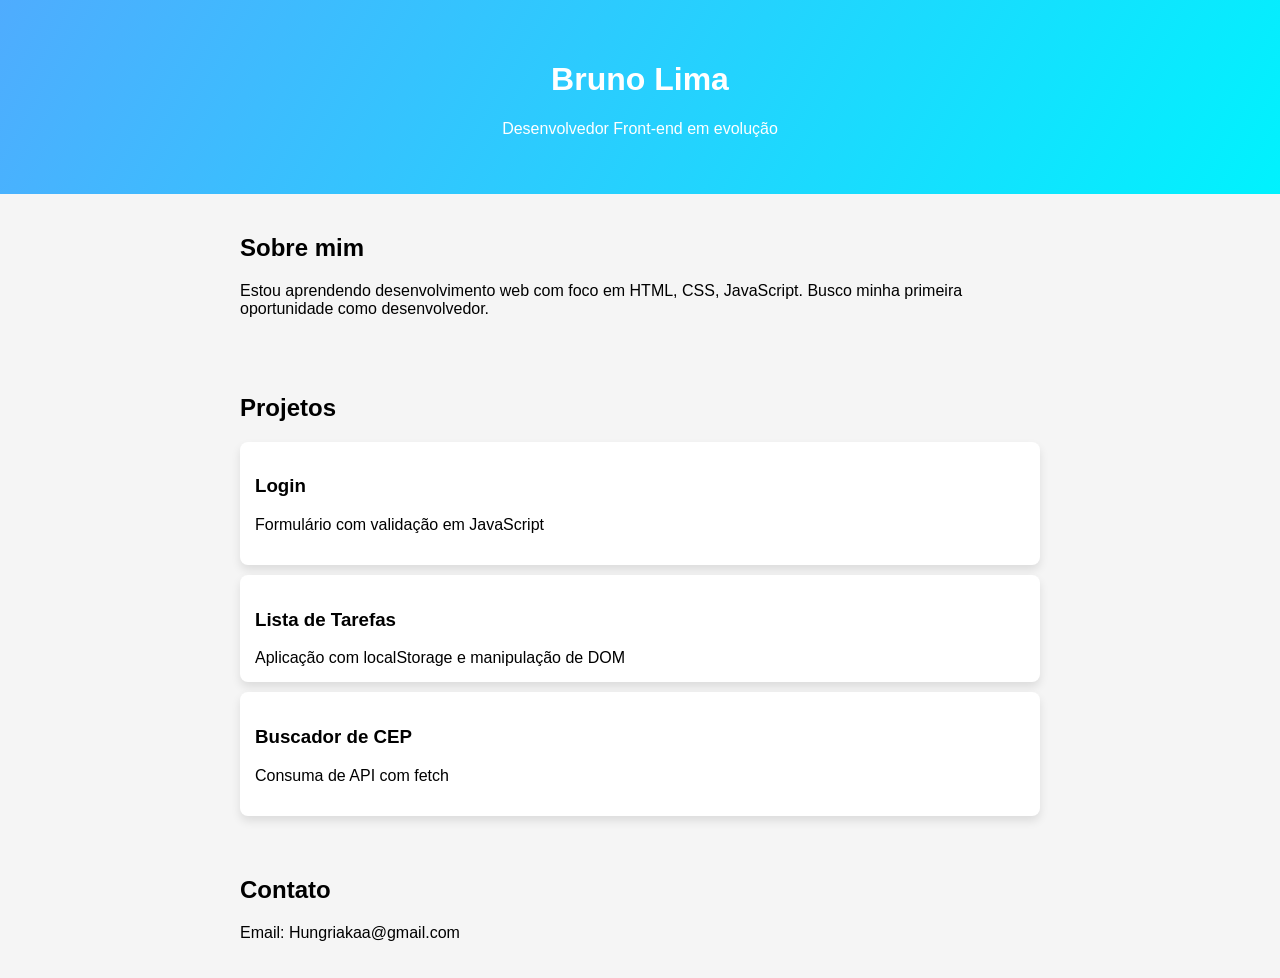
==== html/index.html @ 89a57f51 "git add . git commit -m "feat: criar estrutura inicial do portfólio com HTML e CSS"" ====
<!DOCTYPE html>
<html lang="en">
<head>
    <meta charset="UTF-8">
    <meta name="viewport" content="width=device-width, initial-scale=1.0">
    <title>Portifólio</title>
    <link rel="stylesheet" href="../css/style.css">
</head>
<body>

    <header>
        <h1>Bruno Lima</h1>
        <p>Desenvolvedor Front-end em evolução</p>
    </header>

    <section class="sobre">
        <h2>Sobre mim</h2>
        <p>
            Estou aprendendo desenvolvimento web com foco em HTML, CSS, JavaScript.
            Busco minha  primeira oportunidade como desenvolvedor.
        </p>
    </section>

    <section class="projetos">
        <h2>Projetos</h2>

        <div class="projeto">
            <h3>Login</h3>
            <p>Formulário com validação em JavaScript</p>
        </div>

        <div class="projeto">
            <h3>Lista de Tarefas</h3>
            Aplicação com localStorage e manipulação de DOM
        </div>

        <div class="projeto">
            <h3>Buscador de CEP</h3>
            <p>Consuma de API com fetch</p>
        </div>

    </section>

    <section class="contato">
        <h2>Contato</h2>
        <p>Email: Hungriakaa@gmail.com</p>
    </section>

    
    <script src="../js/script.js"></script>
</body>
</html>
---- css/style.css ----
body {
    font-family: Arial;
    margin: 0;
    background: #f5f5f5;
}

header {
    background: linear-gradient(120deg, #4facfe, #00f2fe);
    color: white;
    text-align: center;
    padding: 40px 20px;
}

section {
    padding: 20px;
    max-width: 800px;
    margin: auto;
}

.projeto {
    background: white;
    padding: 15px;
    margin-top: 10px;
    border-radius: 8px;
    box-shadow: 0 5px 10px rgba(0,0,0,0.1);
}
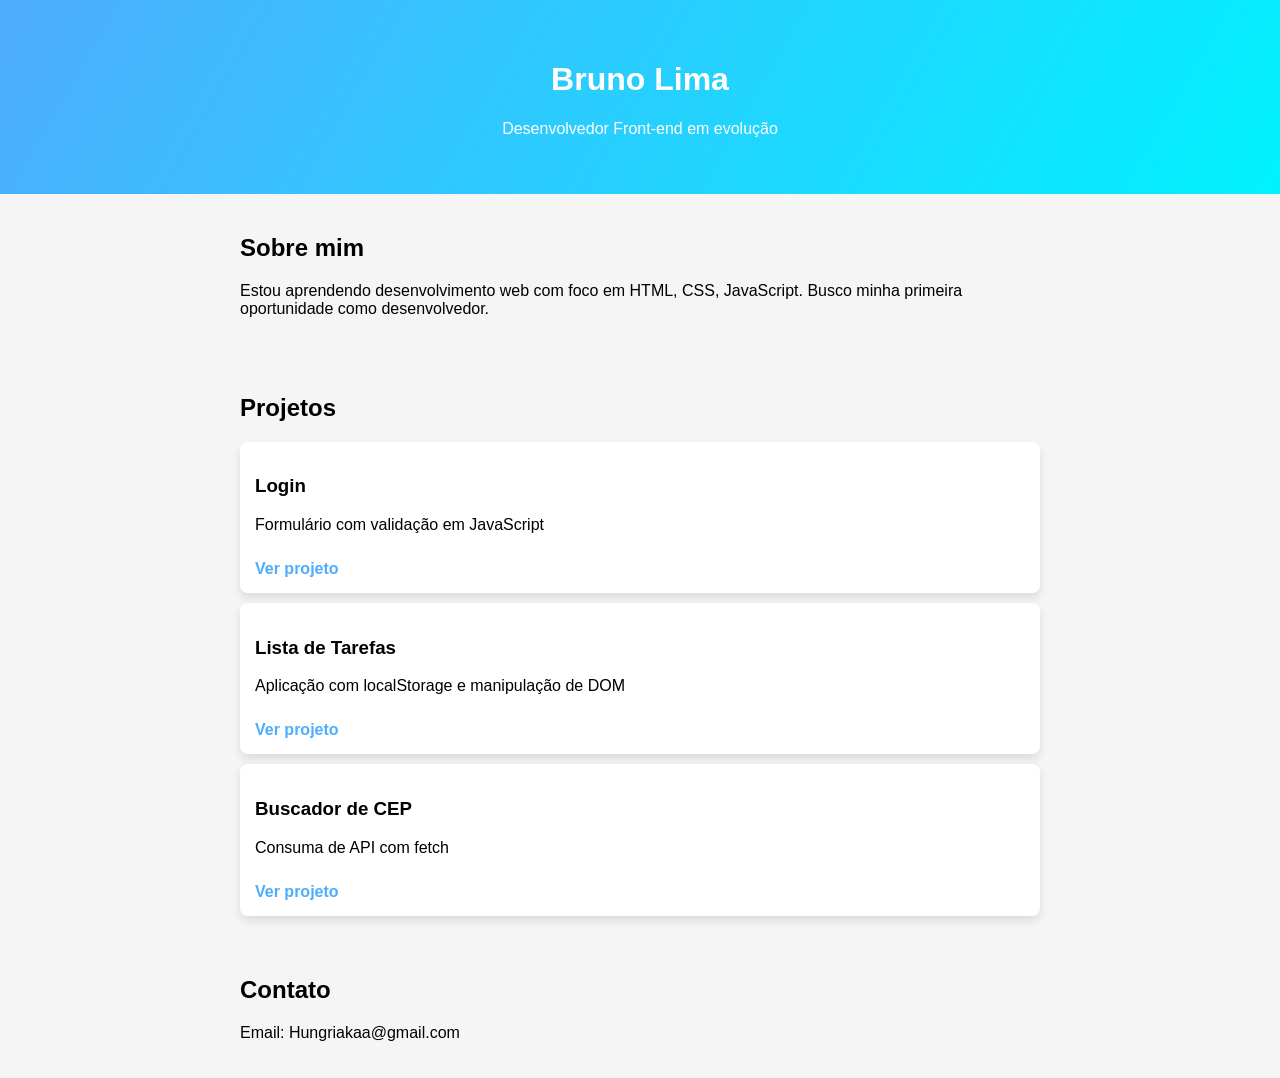
==== commit 940dad78: "git add.       git commit -m 'adicionando tags de link  'a' e estilizando com css'" ====
--- a/html/index.html
+++ b/html/index.html
@@ -27,16 +27,19 @@
         <div class="projeto">
             <h3>Login</h3>
             <p>Formulário com validação em JavaScript</p>
+            <a href="#" target="_blank">Ver projeto</a>
         </div>
 
         <div class="projeto">
             <h3>Lista de Tarefas</h3>
-            Aplicação com localStorage e manipulação de DOM
+            <p>Aplicação com localStorage e manipulação de DOM</p>
+            <a href="#" target="_blank">Ver projeto</a>
         </div>
 
         <div class="projeto">
             <h3>Buscador de CEP</h3>
             <p>Consuma de API com fetch</p>
+            <a href="#" target="_blank">Ver projeto</a>
         </div>
 
     </section>
@@ -46,7 +49,7 @@
         <p>Email: Hungriakaa@gmail.com</p>
     </section>
 
-    
+
     <script src="../js/script.js"></script>
 </body>
 </html>
--- a/css/style.css
+++ b/css/style.css
@@ -23,4 +23,16 @@
     margin-top: 10px;
     border-radius: 8px;
     box-shadow: 0 5px 10px rgba(0,0,0,0.1);
+}
+
+a {
+    display: inline-block;
+    margin-top: 10px;
+    text-decoration: none;
+    color: #4facfe;
+    font-weight: bold;
+}
+
+a:hover {
+    text-decoration: underline;
 }
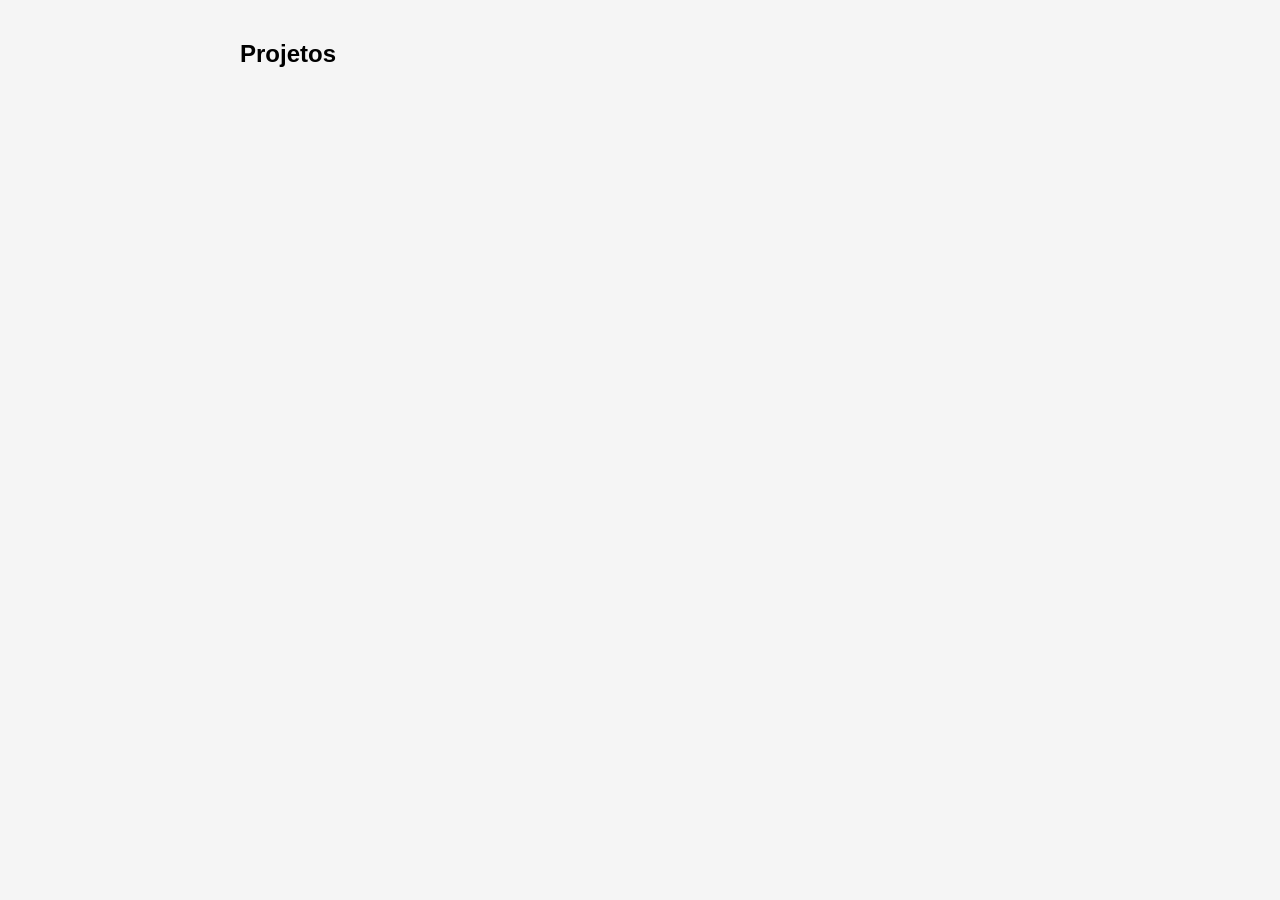
==== commit b1c9a7fc: "git add.       git commit -m 'Objeto criado dentro de um Array'" ====
--- a/html/index.html
+++ b/html/index.html
@@ -8,47 +8,23 @@
 </head>
 <body>
 
-    <header>
+    <!-- <header>
         <h1>Bruno Lima</h1>
         <p>Desenvolvedor Front-end em evolução</p>
-    </header>
+    </header> -->
 
-    <section class="sobre">
+    <!-- <section class="sobre">
         <h2>Sobre mim</h2>
         <p>
             Estou aprendendo desenvolvimento web com foco em HTML, CSS, JavaScript.
             Busco minha  primeira oportunidade como desenvolvedor.
-        </p>
+        </p> -->
     </section>
 
     <section class="projetos">
         <h2>Projetos</h2>
-
-        <div class="projeto">
-            <h3>Login</h3>
-            <p>Formulário com validação em JavaScript</p>
-            <a href="#" target="_blank">Ver projeto</a>
-        </div>
-
-        <div class="projeto">
-            <h3>Lista de Tarefas</h3>
-            <p>Aplicação com localStorage e manipulação de DOM</p>
-            <a href="#" target="_blank">Ver projeto</a>
-        </div>
-
-        <div class="projeto">
-            <h3>Buscador de CEP</h3>
-            <p>Consuma de API com fetch</p>
-            <a href="#" target="_blank">Ver projeto</a>
-        </div>
-
+        <div id="listaProjetos"></div>
     </section>
-
-    <section class="contato">
-        <h2>Contato</h2>
-        <p>Email: Hungriakaa@gmail.com</p>
-    </section>
-
 
     <script src="../js/script.js"></script>
 </body>
--- a/css/style.css
+++ b/css/style.css
@@ -19,10 +19,15 @@
 
 .projeto {
     background: white;
-    padding: 15px;
-    margin-top: 10px;
-    border-radius: 8px;
-    box-shadow: 0 5px 10px rgba(0,0,0,0.1);
+    padding: 20px;
+    margin-top: 15px;
+    border-radius: 10px;
+    box-shadow: 0 10px 20px rgba(0,0,0,0.1);
+    transition: transform 0.2s;
+}
+
+.projeto:hover {
+    transform: translateY(-5px);
 }
 
 a {
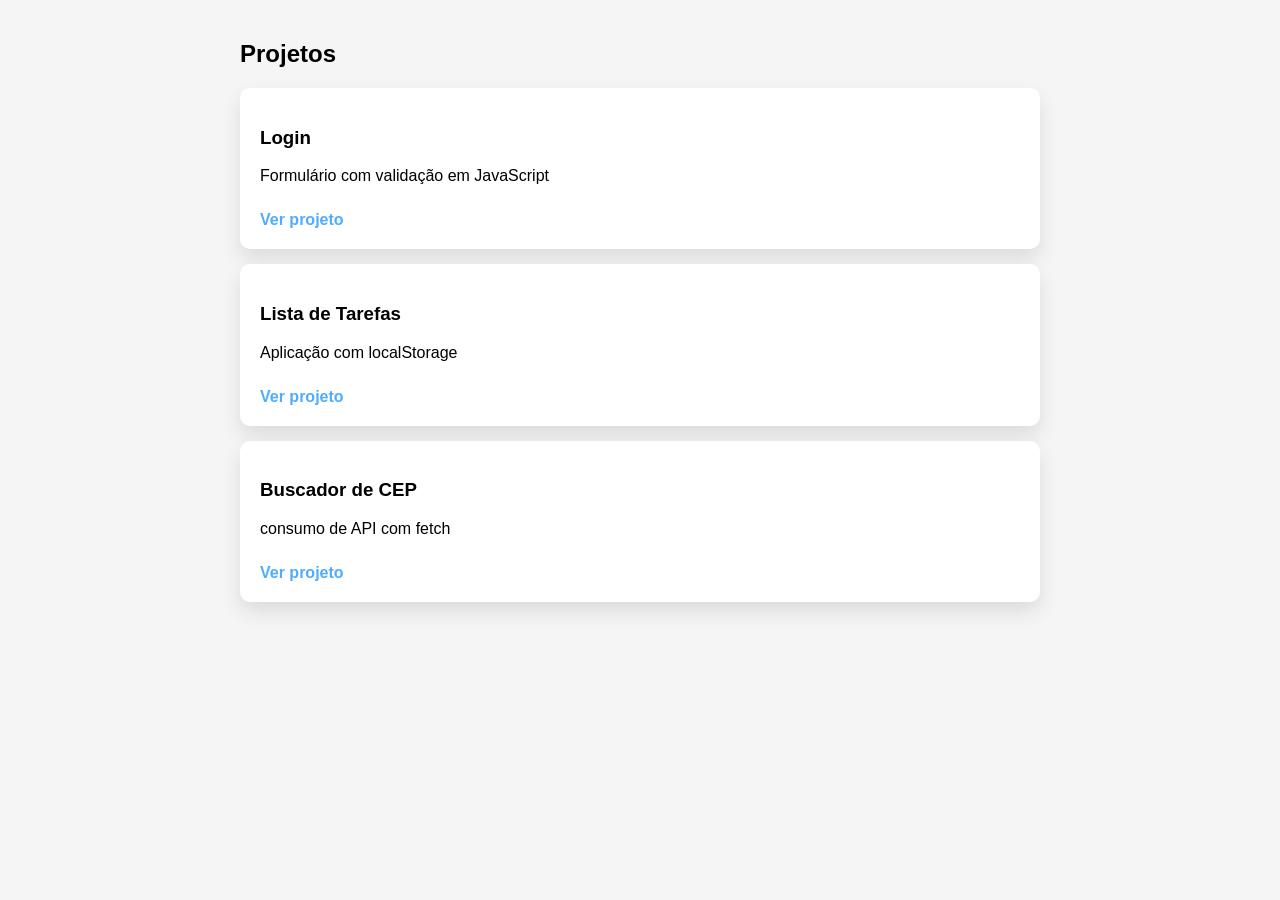
==== commit 3b162ef1: "git add.     git commit -m 'percorrendo um Array de Objetos com forEach'" ====
--- a/html/index.html
+++ b/html/index.html
@@ -1,5 +1,5 @@
 <!DOCTYPE html>
-<html lang="en">
+<html lang="pt-BR">
 <head>
     <meta charset="UTF-8">
     <meta name="viewport" content="width=device-width, initial-scale=1.0">
